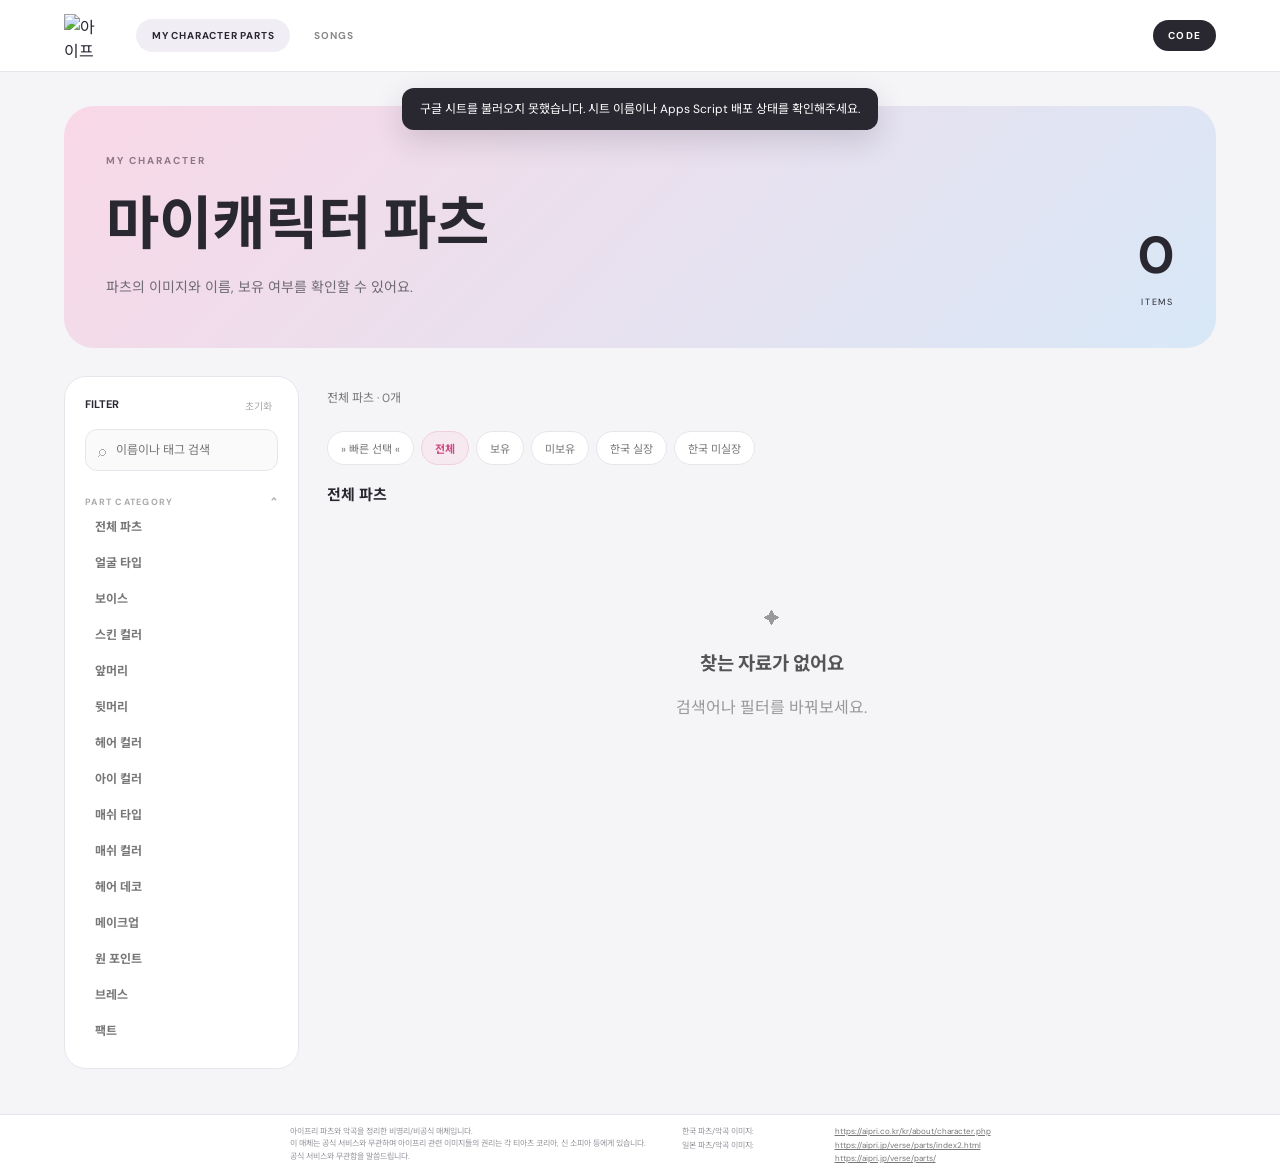
==== index.html @ dec6bbbe "Bump script cache version" ====
<!doctype html><html lang="ko"><head>
<meta charset="utf-8"><meta name="viewport" content="width=device-width,initial-scale=1">
<title>아이프리 아카이브</title><link rel="stylesheet" href="style.css"></head><body>
<header class="topbar">
<a class="brand" href="#" onclick="goHome();return false" aria-label="아이프리 아카이브 홈">
<img class="brandLogo" src="https://cdnaipriimg01.blob.core.windows.net/aipri/mypage/assets/common/images/ic_aipri_v2.svg" alt="아이프리 로고">
</a>
<nav><button id="partsNav" onclick="setSection('parts')">MY CHARACTER PARTS</button><button id="songsNav" onclick="setSection('songs')">SONGS</button></nav><div class="topActions"><button id="codeButton" class="codeButton" onclick="openCodeModal()" aria-label="개인 코드 입력">CODE</button><button id="logoutButton" class="logoutButton hidden" onclick="logoutCode()">로그아웃</button></div></header>

<div id="toast" class="toast hidden" role="status" aria-live="polite"></div>

<main>
<section id="home" class="home"><div><p class="eyebrow">MY AIPRI COLLECTION</p><h1>아이프리<br><em>아카이브</em></h1><p>마이캐릭터 파츠와 악곡을 한곳에서 정리하고 찾아볼 수 있어요.</p></div>
<div class="choices"><button class="choice partsChoice" onclick="setSection('parts')"><i>✦</i><small>MY CHARACTER</small><strong>마이캐릭터 파츠</strong><span>얼굴 · 헤어 · 컬러 · 메이크업 · 데코</span><b>→</b></button>
<button class="choice songsChoice" onclick="setSection('songs')"><i>♫</i><small>MUSIC</small><strong>악곡</strong><span>1인곡 · 2인곡 · 3인곡 · 4인곡</span><b>→</b></button></div></section>

<section id="archive" class="hidden"><div class="hero"><div><p class="eyebrow" id="heroEyebrow"></p><h1 id="heroTitle"></h1><p id="heroText"></p></div><div class="count"><b id="count">0</b><small>ITEMS</small></div></div>
<div class="layout"><aside id="filters"><div class="filterHead"><b>FILTER</b><button onclick="resetFilters()">초기화</button></div>
<label class="search">⌕<input id="search" placeholder="이름이나 태그 검색"></label>
<div id="partFilters">
<div class="filterSectionHead" id="partCategoryToggle" role="button" tabindex="0" aria-expanded="true" onclick="togglePartCategories()" onkeydown="if(event.key==='Enter'||event.key===' '){event.preventDefault();togglePartCategories()}"><p>PART CATEGORY</p><span id="categoryArrow">⌃</span></div>
<div id="partCats"></div>
</div>
<div id="songFilters" class="hidden"><p>SONG CATEGORY</p><button class="chip songCat active" data-cat="전체">전체</button><button class="chip songCat" data-cat="1인곡">1인곡</button><button class="chip songCat" data-cat="2인곡">2인곡</button><button class="chip songCat" data-cat="3인곡">3인곡</button><button class="chip songCat" data-cat="4인곡">4인곡</button></div></aside>
<section class="content"><div class="toolbar"><span id="result"></span></div>
<div id="partStatusFilters" class="statusFilters hidden" aria-label="파츠 상태 필터">
<button id="quickSelectButton" class="quickSelectButton" type="button" onclick="toggleQuickSelect()">» 빠른 선택 «</button>
<button class="statusFilter active" data-status="all">전체</button>
<button class="statusFilter" data-status="owned">보유</button>
<button class="statusFilter" data-status="unowned">미보유</button>
<button class="statusFilter" data-status="krReleased">한국 실장</button>
<button class="statusFilter" data-status="krUnreleased">한국 미실장</button>
</div>
<h2 id="sectionHeading"></h2><div id="grid" class="grid"></div><div id="empty" class="empty hidden">✦<h3>찾는 자료가 없어요</h3><p>검색어나 필터를 바꿔보세요.</p></div></section></div></section>
</main>

<footer>
<div class="footerNotice">아이프리 파츠와 악곡을 정리한 비영리/비공식 매체입니다.<br>이 매체는 공식 서비스와 무관하며 아이프리 관련 이미지들의 권리는 각 티아츠 코리아, 신 소피아 등에게 있습니다.<br>공식 서비스와 무관함을 말씀드립니다.</div>
<div class="footerLinks">
<div class="sourceRow"><span>한국 파츠/악곡 이미지:</span><a href="https://aipri.co.kr/kr/about/character.php" target="_blank" rel="noopener">https://aipri.co.kr/kr/about/character.php</a></div>
<div class="sourceRow"><span>일본 파츠/악곡 이미지:</span><a href="https://aipri.jp/verse/parts/index2.html" target="_blank" rel="noopener">https://aipri.jp/verse/parts/index2.html</a></div>
<div class="sourceRow"><span></span><a href="https://aipri.jp/verse/parts/" target="_blank" rel="noopener">https://aipri.jp/verse/parts/</a></div>
</div></footer>

<div id="codeModal" class="modal hidden" onclick="closeCodeModal()"><div class="codeCard" onclick="event.stopPropagation()"><button class="codeClose" onclick="closeCodeModal()">×</button><p class="eyebrow">PERSONAL COLLECTION</p><h2>CODE</h2><p class="codeHint">개인 코드를 입력하면 해당 코드의 보유 파츠를 불러오고, 변경 사항을 저장할 수 있어요.</p><label class="codeInputWrap"><span>개인 코드</span><input id="codeInput" type="text" autocomplete="off" placeholder="" onkeydown="if(event.key==='Enter')submitCode()"></label><div class="codeActions"><button class="codeCancel" onclick="closeCodeModal()">취소</button><button class="codeSubmit" onclick="submitCode()">확인</button></div><div id="codeState" class="codeState"></div></div></div>

<div id="modal" class="modal hidden" onclick="closeModal()"><div class="modalCard" onclick="event.stopPropagation()"><button onclick="closeModal()">×</button><div id="modalGallery" class="modalGallery"></div><div class="modalInfo"><small id="modalCat"></small><h2 id="modalTitle"></h2><p id="modalDesc"></p><div id="modalStatus"></div><div id="modalTags"></div><div id="modalActions"></div></div></div></div>
<script src="script.js?v=20261005-7"></script></body></html>
---- style.css ----
@import url('https://fonts.googleapis.com/css2?family=DM+Sans:wght@400;600;700&family=Noto+Sans+KR:wght@400;600;700&display=swap');
:root{--ink:#292831;--muted:#777681;--line:#e7e5eb;--pink:#e879a7;--blue:#8fbce5}*{box-sizing:border-box}body{margin:0;background:#f5f4f7;color:var(--ink);font-family:'DM Sans','Noto Sans KR',sans-serif;padding-bottom:0}button,input,select{font:inherit}button{cursor:pointer}.hidden{display:none!important}
.topbar{height:72px;position:sticky;top:0;z-index:20;background:#fffffff2;backdrop-filter:blur(15px);border-bottom:1px solid var(--line);display:flex;align-items:center;justify-content:space-between;padding:0 5vw}.brand{display:flex;gap:10px;align-items:center;margin-right:28px;color:inherit;text-decoration:none}.brandLogo{width:44px;height:44px;object-fit:contain;display:block}.brand>b{display:block}.brand b{display:block;letter-spacing:.16em}.brand small{font-size:9px;color:#999;letter-spacing:.2em}.topbar nav{display:flex;gap:8px}.topbar nav button{border:0;background:transparent;color:#888;padding:10px 16px;border-radius:99px;font-size:10px;font-weight:700;letter-spacing:.08em}.topbar nav button.active{background:#f0edf4;color:#292831}.mobileFilter{display:none}.toast{position:fixed;top:88px;left:50%;transform:translateX(-50%);z-index:100;background:#292831;color:#fff;border-radius:12px;padding:12px 18px;font-size:12px;line-height:1.5;box-shadow:0 10px 30px #2b22352a;max-width:min(620px,calc(100vw - 32px));text-align:center;opacity:1;transition:opacity 1.5s ease}.toast.fade-out{opacity:0}
main{max-width:1400px;margin:auto;padding:34px 5vw 45px}.eyebrow{font-size:10px;letter-spacing:.2em;font-weight:700;color:#8e7786}.home{min-height:calc(100vh - 190px);display:grid;grid-template-columns:.9fr 1.1fr;gap:55px;align-items:center}.home h1{font-size:clamp(48px,8vw,92px);line-height:.96;letter-spacing:-.07em;margin:0}.home h1 em{font-style:normal;color:#cf6c99}.home>div>p:last-child{color:#777;line-height:1.8;font-size:14px;max-width:500px}.choices{display:grid;grid-template-columns:1fr 1fr;gap:18px}.choice{border:0;border-radius:30px;min-height:350px;padding:30px;text-align:left;position:relative;box-shadow:0 18px 50px #2b22351a;transition:.2s transform}.choice:hover{transform:translateY(-7px)}.partsChoice{background:linear-gradient(145deg,#f7d1e1,#e6d8f1,#cce0f4)}.songsChoice{background:linear-gradient(145deg,#c9e2f6,#d9d5f3,#f2cadc)}.choice i{display:block;font-size:42px;margin-bottom:50px}.choice small{font-size:9px;letter-spacing:.2em;color:#817985}.choice strong{display:block;font-size:24px;margin:8px 0}.choice span{font-size:11px;color:#777;line-height:1.6}.choice b{position:absolute;right:28px;bottom:22px;font-size:27px}
.hero{min-height:185px;padding:38px 42px;border-radius:30px;display:flex;align-items:end;justify-content:space-between;background:linear-gradient(135deg,#f9d8e6,#d8e8f7)}.hero h1{font-size:clamp(32px,5vw,58px);margin:0}.hero p:last-child{color:#6f6b75;font-size:14px}.count{text-align:right}.count b{display:block;font-size:52px}.count small{font-size:9px;letter-spacing:.2em}.layout{display:grid;grid-template-columns:235px 1fr;gap:28px;margin-top:28px}aside{position:sticky;top:96px;align-self:start;background:#fff;border:1px solid var(--line);border-radius:22px;padding:20px}.filterHead{display:flex;justify-content:space-between;margin-bottom:15px;font-size:11px}.filterHead button{border:0;background:none;color:#aaa;font-size:10px}.search{height:42px;border:1px solid var(--line);border-radius:12px;background:#fafafa;display:flex;align-items:center;gap:8px;padding:0 12px;color:#aaa}.search input{border:0;outline:0;background:transparent;width:100%;font-size:12px}.filterHead~div,.filterHead~div>p{font-size:9px;letter-spacing:.14em;color:#aaa;font-weight:700}.filterHead~div{margin-top:24px}.filterSectionHead{display:flex;align-items:center;justify-content:space-between;cursor:pointer;user-select:none}.filterSectionHead p{margin:0}.filterSectionHead span{font-size:13px;color:#aaa;line-height:1}.chip{width:100%;text-align:left;border:0;background:transparent;padding:9px 10px;border-radius:9px;color:#777;font-size:12px;display:block}.chip.active,.chip:hover{background:#f7e9f0;color:#cf4d83;font-weight:700}.filterSectionHead+.collapsed{display:none}#partCats{overflow:hidden;transition:max-height .2s ease}#partCats:not(.collapsed){max-height:800px}#partCats.collapsed{max-height:0}.statusFilters{position:sticky;top:72px;z-index:15;display:flex;flex-wrap:wrap;gap:7px;margin:5px 0 10px;padding:8px 0;background:#f5f4f7ee;backdrop-filter:blur(10px)}.statusFilter{border:1px solid var(--line);background:#fff;color:#777;border-radius:999px;padding:8px 13px;font-size:11px}.statusFilter.active{background:#f7e9f0;border-color:#f0cfde;color:#cf4d83;font-weight:700}.toolbar{height:42px;display:flex;align-items:center;justify-content:space-between}.toolbar span{font-size:12px;color:#777}.content h2{font-size:15px;margin:8px 0 13px}.grid{display:grid;grid-template-columns:repeat(5,minmax(0,1fr));gap:16px}.card{background:#fff;border:1px solid var(--line);border-radius:18px;overflow:hidden;transition:.2s transform,.2s box-shadow;cursor:pointer}.card:hover{transform:translateY(-4px);box-shadow:0 18px 50px #2b22351a}.cardImg{aspect-ratio:1;background:#fff;transition:background .2s ease}.cardImg.unowned-bg{background:#d5d4d8}.cardImg img{background:transparent}.cardImg img{width:100%;height:100%;object-fit:cover;display:block}.cardBody{padding:13px 14px 15px}.cardCat{font-size:9px;color:#c45582;font-weight:700}.cardTitle{font-size:14px;font-weight:700;margin:6px 0}.cardMeta{font-size:10px;color:#999}.statusRow{display:flex;gap:5px;flex-wrap:wrap}.status{display:inline-block;margin-top:7px;padding:5px 8px;border-radius:99px;font-size:9px;font-weight:700}.owned{background:#e8f4ed;color:#3c8b60}.unowned{background:#f3f1f5;color:#8a8790}.krreleased{background:#eef6ff;color:#5688b7}.unreleased{background:#fff0f5;color:#d45d8d}.tag{display:inline-block;padding:4px 7px;background:#f4f3f6;border-radius:99px;font-size:9px;color:#888;margin:7px 4px 0 0}.ownedCheck{display:flex;align-items:center;gap:6px;margin-top:10px;font-size:10px;color:#777;cursor:pointer}.ownedCheck input,.modalOwned input{accent-color:#cf4d83}.empty{text-align:center;padding:90px;color:#999}.empty h3{color:#555}footer{position:static;z-index:30;background:#fffffff5;border-top:1px solid var(--line);backdrop-filter:blur(12px);display:flex;justify-content:center;align-items:flex-start;gap:36px;padding:10px 5vw;color:#96939b;font-size:8px;line-height:1.55}.footerNotice{flex:0 1 auto}.footerLinks{display:flex;flex-direction:column;gap:2px}.sourceRow{display:grid;grid-template-columns:145px auto;column-gap:8px;align-items:baseline}.sourceRow span{white-space:nowrap}.sourceRow a{color:#777;text-decoration:underline;word-break:break-all}.sourceRow:last-child{margin-top:-2px}.modal{position:fixed;inset:0;z-index:50;background:#0007;display:grid;place-items:center;padding:20px}.modalCard{width:min(1080px,100%);background:#fff;border-radius:25px;overflow:hidden;display:grid;grid-template-columns:1.45fr .85fr;position:relative}.modalCard>button{position:absolute;right:12px;top:10px;z-index:3;border:0;border-radius:50%;width:35px;height:35px;background:#fff;font-size:23px;box-shadow:0 2px 8px #2b22351a}.modalGallery{min-height:500px;background:#f3f2f5;display:grid;grid-template-columns:repeat(2,minmax(0,1fr));gap:10px;padding:10px}.modalImagePane{min-width:0;min-height:480px;background:#e9e8ec;border-radius:16px;overflow:hidden;position:relative;display:flex;align-items:center;justify-content:center}.modalImagePane.single{grid-column:1/-1}.modalImagePane img{width:100%;height:100%;object-fit:contain;display:block}.modalImageLabel{position:absolute;left:12px;top:12px;z-index:2;background:#ffffffe8;border-radius:99px;padding:6px 9px;font-size:10px;font-weight:700;color:#666}.modalInfo{padding:50px 38px}.modalCard h2{font-size:30px;margin:10px 0 18px}.modalCard p{color:#777;line-height:1.8;font-size:13px}.modalOwned{display:flex;align-items:center;gap:8px;margin-top:18px;font-size:12px;color:#666}
@media(max-width:1050px){.home{grid-template-columns:1fr}.grid{grid-template-columns:repeat(3,1fr)}}
@media(max-width:760px){body{padding-bottom:0}.topbar{height:62px;padding:0 15px}.brandLogo{width:38px;height:38px}.topbar nav{position:absolute;left:50%;transform:translateX(-50%)}.topbar nav button{font-size:8px;padding:8px}.mobileFilter{display:block;border:1px solid var(--line);background:#fff;border-radius:99px;padding:7px 10px;font-size:10px}.home{min-height:calc(100vh - 260px);gap:28px}.home h1{font-size:55px}.choices{grid-template-columns:1fr}.choice{min-height:220px}.choice i{margin-bottom:20px}.hero{padding:25px 22px;border-radius:22px}.layout{display:block}.layout aside{display:none;position:fixed;left:14px;right:14px;top:72px;z-index:25;max-height:calc(100vh - 90px);overflow:auto}.layout aside.open{display:block}.grid{grid-template-columns:repeat(3,minmax(0,1fr));gap:10px}.cardBody{padding:10px}.cardTitle{font-size:12px}.statusFilter{font-size:10px;padding:7px 10px}.modalCard{grid-template-columns:1fr}.modalGallery{min-height:300px;grid-template-columns:repeat(2,minmax(0,1fr));padding:8px}.modalImagePane{min-height:280px}.modalInfo{padding:30px 24px}.modalCard h2{font-size:26px}footer{font-size:7px;display:block;padding:8px 14px}.footerLinks{margin-top:5px}.sourceRow{grid-template-columns:115px minmax(0,1fr);column-gap:5px}.sourceRow a{font-size:7px}}

@media(max-width:760px){.toast{top:74px;font-size:11px;padding:10px 14px;max-width:calc(100vw - 24px)}}

/* v9 additions: CODE / quick select / mobile layout */
.topActions{display:flex;align-items:center;gap:8px;margin-left:auto}.codeButton{border:0;background:#292831;color:#fff;border-radius:999px;padding:9px 15px;font-size:10px;font-weight:700;letter-spacing:.12em}.codeButton:hover{opacity:.88}.logoutButton.hidden{display:none!important}.quickSelectButton{border:1px solid var(--line);background:#fff;color:#777;border-radius:999px;padding:8px 13px;font-size:11px;order:-1}.logoutButton{border:1px solid var(--line);background:#fff;color:#555;border-radius:999px;padding:8px 11px;font-size:10px;font-weight:700}.logoutButton:hover{background:#f5f4f7}.quickSelectButton.active{background:#292831;border-color:#292831;color:#fff}.quick-select-mode .card{cursor:pointer}.quick-select-mode .card:hover{transform:translateY(-3px)}.codeCard{width:min(430px,calc(100vw - 32px));background:#fff;border-radius:24px;padding:34px;position:relative;box-shadow:0 25px 80px #0003}.codeCard h2{font-size:34px;margin:6px 0 8px}.codeHint{color:#777;font-size:12px;line-height:1.7;margin:0 0 22px}.codeClose{position:absolute;right:12px;top:10px;border:0;border-radius:50%;width:35px;height:35px;background:#f5f4f7;font-size:22px}.codeInputWrap{display:block}.codeInputWrap span{display:block;font-size:10px;font-weight:700;color:#777;margin-bottom:7px}.codeInputWrap input{width:100%;height:44px;border:1px solid var(--line);border-radius:12px;padding:0 12px;outline:none}.codeInputWrap input:focus{border-color:#cf6c99;box-shadow:0 0 0 3px #cf6c9915}.codeActions{display:flex;justify-content:flex-end;gap:8px;margin-top:18px}.codeActions button{border:0;border-radius:999px;padding:9px 16px;font-size:11px}.codeCancel{background:#f1f0f3;color:#777}.codeSubmit{background:#292831;color:#fff}.codeState{min-height:18px;margin-top:12px;font-size:10px;color:#777;line-height:1.5}.codeState.error{color:#cf4d83}
@media(max-width:760px){body{padding-bottom:0}.topbar{gap:8px}.topbar nav{position:static;transform:none;margin-left:auto}.topActions{gap:5px}.codeButton{padding:8px 11px;font-size:9px}.logoutButton{padding:7px 9px;font-size:8px}.mobileFilter{padding:7px 9px}.layout{display:grid;grid-template-columns:1fr;gap:10px}.layout aside{display:block;position:static;max-height:none;overflow:visible;padding:12px;border-radius:16px}.layout aside .search,.layout aside .filterHead,.layout aside #songFilters{display:none}.layout aside #partFilters{margin-top:0}.filterSectionHead{padding:4px 2px}.filterSectionHead p{font-size:9px}.partCat{width:auto;display:inline-block;padding:7px 8px;margin:3px 2px;font-size:10px}.statusFilters{top:62px;margin:4px 0 10px;gap:5px;padding:7px 0}.statusFilter{padding:6px 9px;font-size:9px}.quickSelectButton{padding:6px 9px;font-size:9px}.grid{grid-template-columns:repeat(3,minmax(0,1fr));gap:8px}.cardBody{padding:8px}.cardCat{font-size:8px}.cardTitle{font-size:11px;margin:4px 0}.status{font-size:8px;padding:4px 6px}.tag{font-size:8px;padding:3px 5px;margin-top:5px}.ownedCheck{font-size:9px}.toolbar{height:36px}footer{position:static;display:block;padding:16px 14px;font-size:7px}.footerLinks{margin-top:7px}.sourceRow{grid-template-columns:115px minmax(0,1fr)}.codeCard{padding:28px 22px}.home{min-height:calc(100vh - 180px)}}

/* 모바일 악곡 카테고리 / 필터 버튼 제거 */
.mobileFilter{display:none!important}
.songCategoryBar{display:none;gap:6px;align-items:center;background:#fff;border:1px solid var(--line);border-radius:12px;padding:6px;margin:4px 0 12px;box-shadow:0 2px 10px #2b22350a}
.songMobileCat{flex:1;border:0;background:transparent;color:#777;border-radius:9px;padding:9px 5px;font-size:11px;font-weight:600}
.songMobileCat.active{background:#f7e9f0;color:#cf4d83;font-weight:700}
@media(max-width:760px){.songCategoryBar{display:flex}.songCategoryBar.hidden{display:none!important}.topActions{margin-left:8px}.topbar nav{margin-left:auto}.topbar{justify-content:flex-start}.brand{margin-right:8px}.brandLogo{width:36px;height:36px}.topbar nav button{padding:7px 8px}.codeButton{padding:8px 10px}.logoutButton{padding:7px 8px}.grid img{content-visibility:auto}}

@media(max-width:760px){body[data-section="songs"] .songCategoryBar{display:grid!important;grid-template-columns:repeat(4,1fr);visibility:visible!important;opacity:1!important}body[data-section="parts"] .songCategoryBar{display:none!important}.songMobileCat{min-height:40px;font-size:12px}}
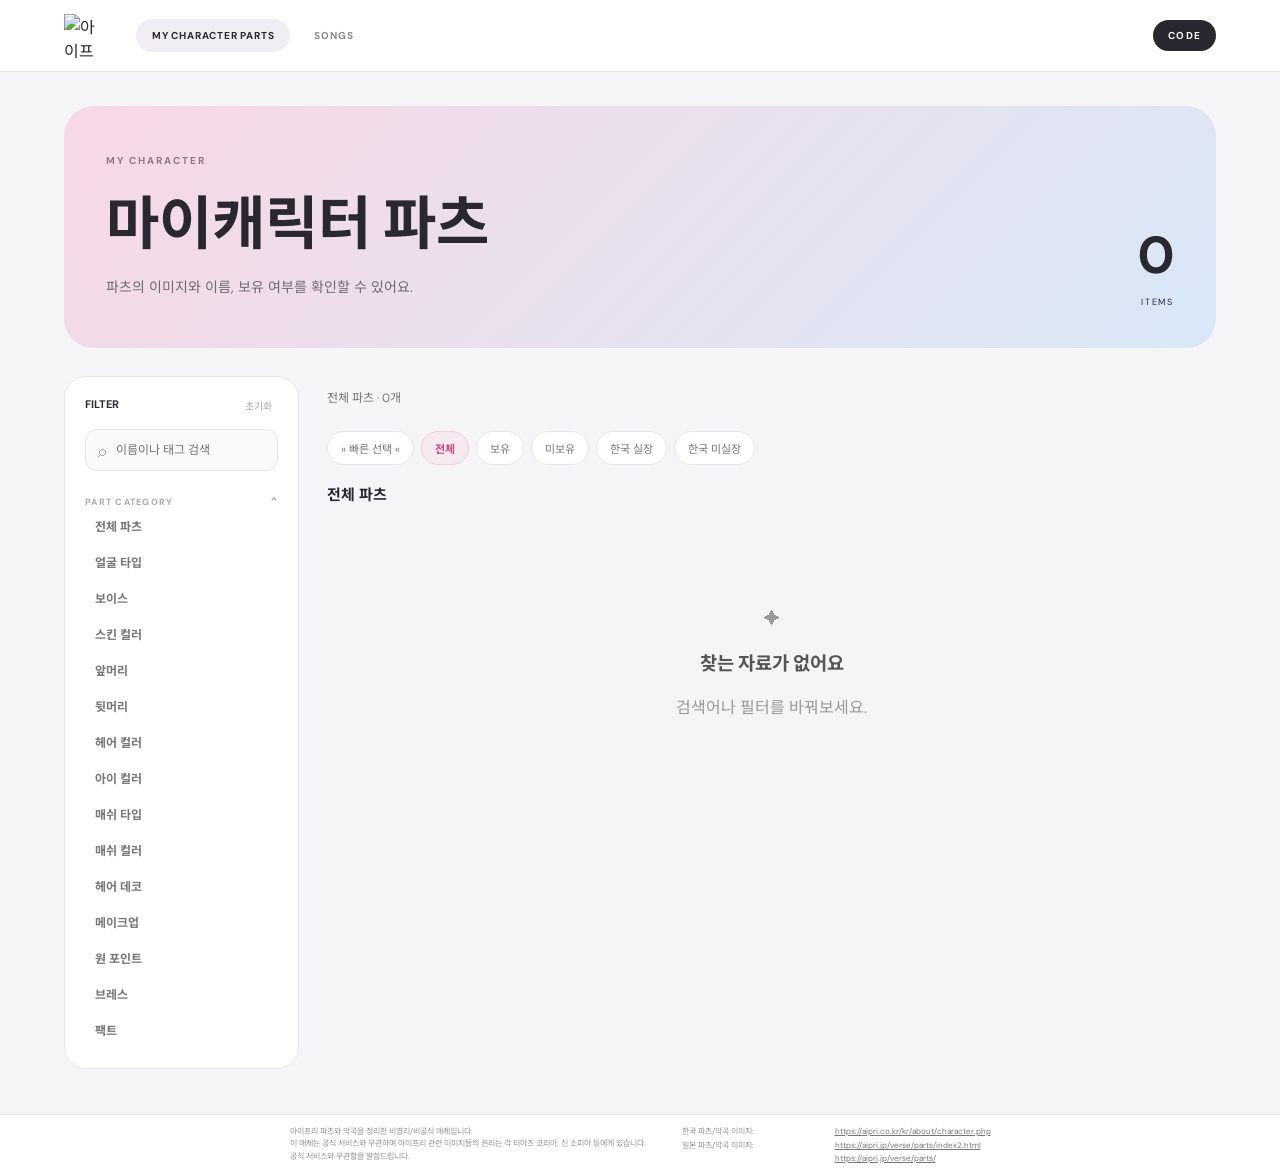
==== commit 18962f43: "Bump script cache after song loading fix" ====
--- a/index.html
+++ b/index.html
@@ -45,4 +45,4 @@
 <div id="codeModal" class="modal hidden" onclick="closeCodeModal()"><div class="codeCard" onclick="event.stopPropagation()"><button class="codeClose" onclick="closeCodeModal()">×</button><p class="eyebrow">PERSONAL COLLECTION</p><h2>CODE</h2><p class="codeHint">개인 코드를 입력하면 해당 코드의 보유 파츠를 불러오고, 변경 사항을 저장할 수 있어요.</p><label class="codeInputWrap"><span>개인 코드</span><input id="codeInput" type="text" autocomplete="off" placeholder="" onkeydown="if(event.key==='Enter')submitCode()"></label><div class="codeActions"><button class="codeCancel" onclick="closeCodeModal()">취소</button><button class="codeSubmit" onclick="submitCode()">확인</button></div><div id="codeState" class="codeState"></div></div></div>
 
 <div id="modal" class="modal hidden" onclick="closeModal()"><div class="modalCard" onclick="event.stopPropagation()"><button onclick="closeModal()">×</button><div id="modalGallery" class="modalGallery"></div><div class="modalInfo"><small id="modalCat"></small><h2 id="modalTitle"></h2><p id="modalDesc"></p><div id="modalStatus"></div><div id="modalTags"></div><div id="modalActions"></div></div></div></div>
-<script src="script.js?v=20261005-7"></script></body></html>
+<script src="script.js?v=20261005-8"></script></body></html>
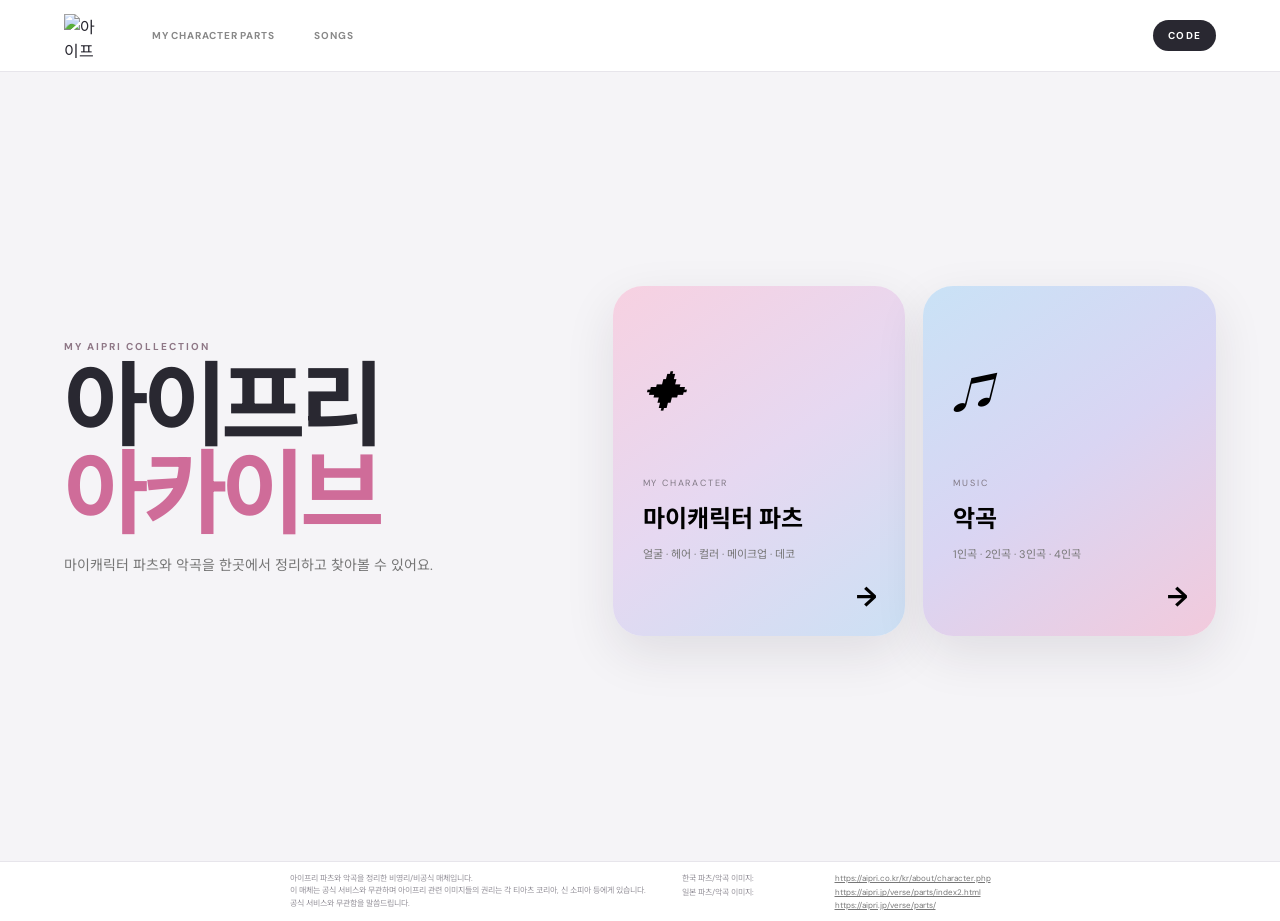
==== commit 01f16def: "Bump script cache version" ====
--- a/index.html
+++ b/index.html
@@ -45,4 +45,4 @@
 <div id="codeModal" class="modal hidden" onclick="closeCodeModal()"><div class="codeCard" onclick="event.stopPropagation()"><button class="codeClose" onclick="closeCodeModal()">×</button><p class="eyebrow">PERSONAL COLLECTION</p><h2>CODE</h2><p class="codeHint">개인 코드를 입력하면 해당 코드의 보유 파츠를 불러오고, 변경 사항을 저장할 수 있어요.</p><label class="codeInputWrap"><span>개인 코드</span><input id="codeInput" type="text" autocomplete="off" placeholder="" onkeydown="if(event.key==='Enter')submitCode()"></label><div class="codeActions"><button class="codeCancel" onclick="closeCodeModal()">취소</button><button class="codeSubmit" onclick="submitCode()">확인</button></div><div id="codeState" class="codeState"></div></div></div>
 
 <div id="modal" class="modal hidden" onclick="closeModal()"><div class="modalCard" onclick="event.stopPropagation()"><button onclick="closeModal()">×</button><div id="modalGallery" class="modalGallery"></div><div class="modalInfo"><small id="modalCat"></small><h2 id="modalTitle"></h2><p id="modalDesc"></p><div id="modalStatus"></div><div id="modalTags"></div><div id="modalActions"></div></div></div></div>
-<script src="script.js?v=20261005-8"></script></body></html>
+<script src="script.js?v=20261005-9"></script></body></html>
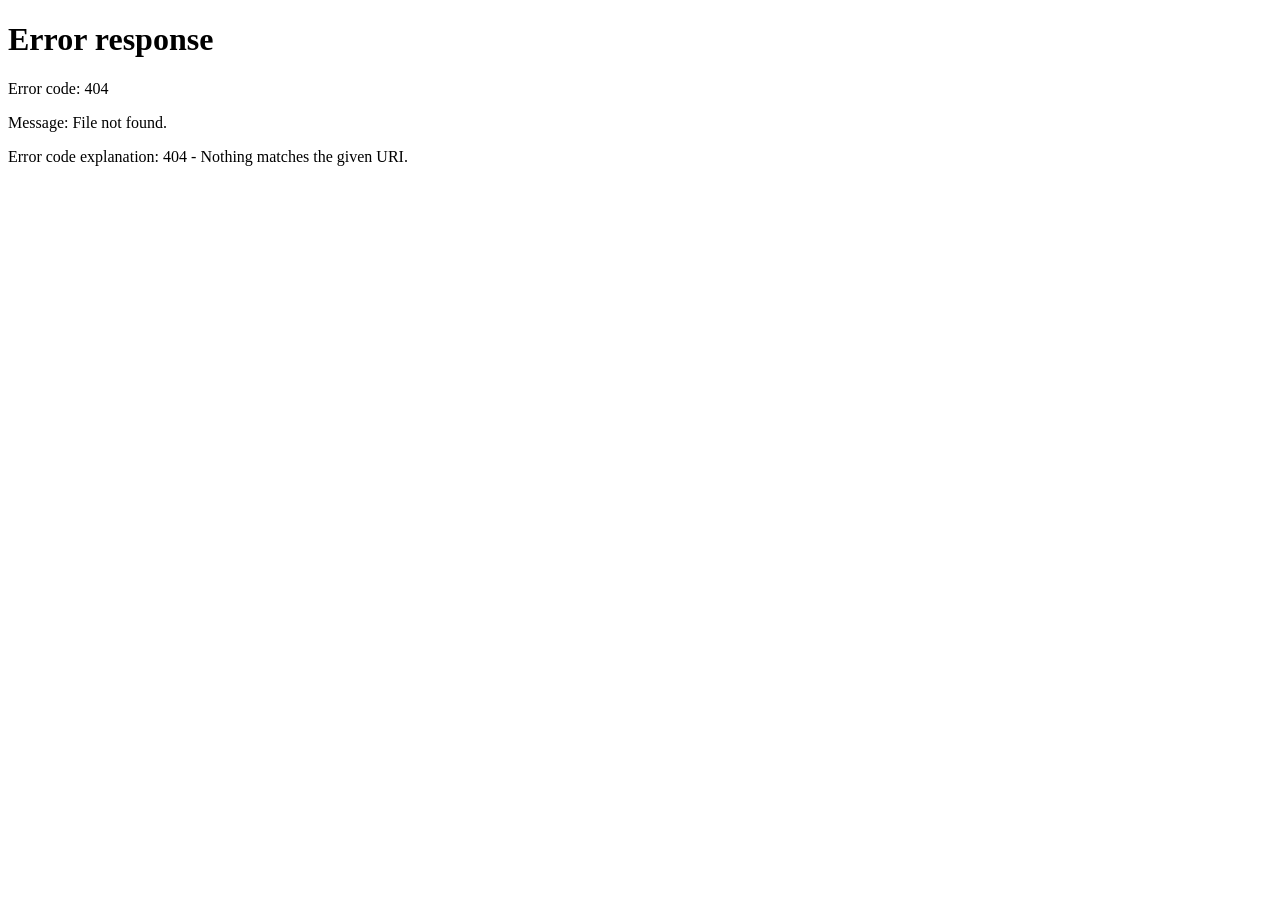
==== commit 485f15a3: "Bump script cache after route reload fix" ====
--- a/index.html
+++ b/index.html
@@ -45,4 +45,4 @@
 <div id="codeModal" class="modal hidden" onclick="closeCodeModal()"><div class="codeCard" onclick="event.stopPropagation()"><button class="codeClose" onclick="closeCodeModal()">×</button><p class="eyebrow">PERSONAL COLLECTION</p><h2>CODE</h2><p class="codeHint">개인 코드를 입력하면 해당 코드의 보유 파츠를 불러오고, 변경 사항을 저장할 수 있어요.</p><label class="codeInputWrap"><span>개인 코드</span><input id="codeInput" type="text" autocomplete="off" placeholder="" onkeydown="if(event.key==='Enter')submitCode()"></label><div class="codeActions"><button class="codeCancel" onclick="closeCodeModal()">취소</button><button class="codeSubmit" onclick="submitCode()">확인</button></div><div id="codeState" class="codeState"></div></div></div>
 
 <div id="modal" class="modal hidden" onclick="closeModal()"><div class="modalCard" onclick="event.stopPropagation()"><button onclick="closeModal()">×</button><div id="modalGallery" class="modalGallery"></div><div class="modalInfo"><small id="modalCat"></small><h2 id="modalTitle"></h2><p id="modalDesc"></p><div id="modalStatus"></div><div id="modalTags"></div><div id="modalActions"></div></div></div></div>
-<script src="script.js?v=20261005-9"></script></body></html>
+<script src="script.js?v=20261005-12"></script></body></html>
